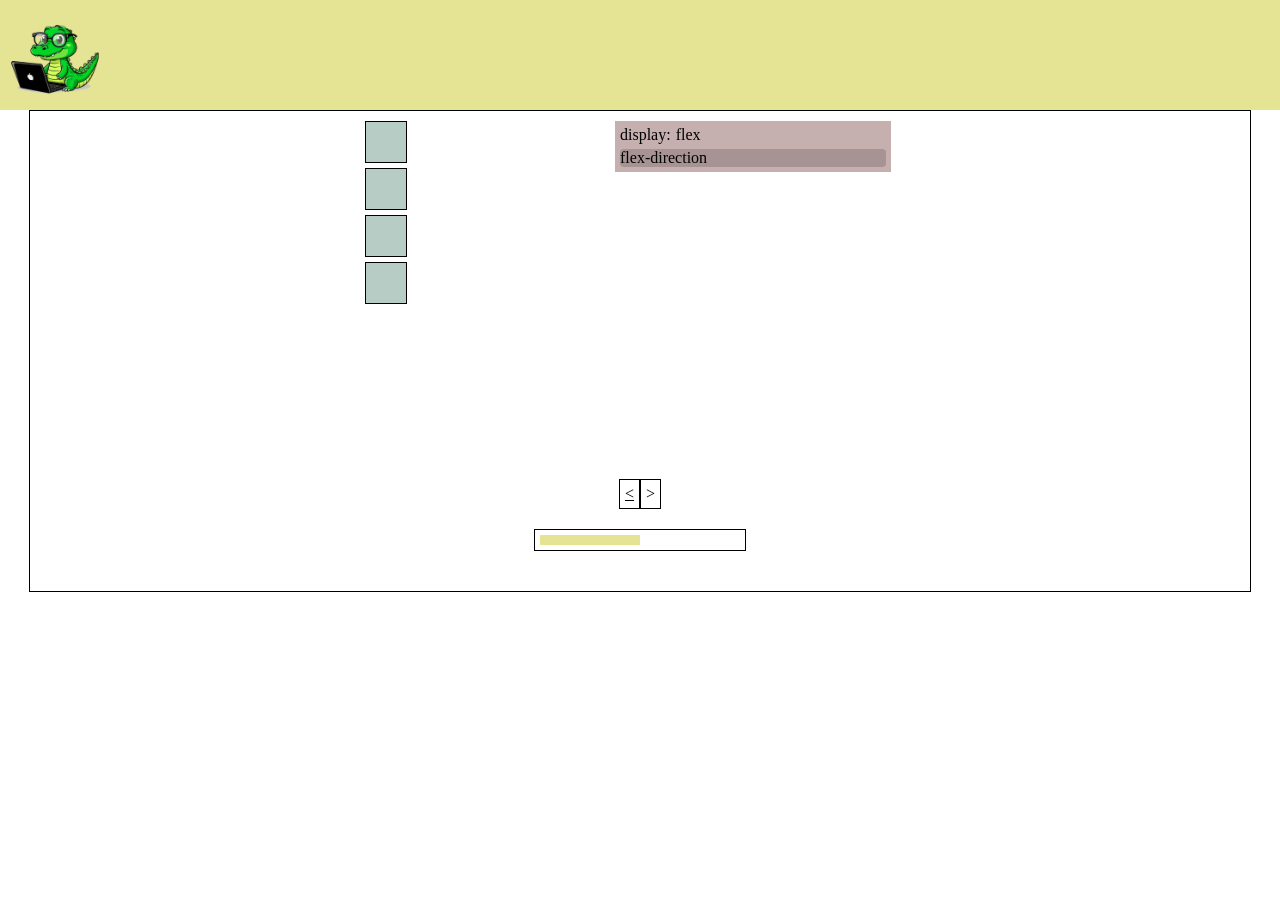
==== flex/2.html @ e0821cbb "2 commit" ====
<!DOCTYPE html>
<html lang="en">
<head>
    <meta charset="UTF-8">
    <meta name="viewport" content="width=device-width, initial-scale=1.0">
    <link rel="stylesheet" href="../style.css">
    <title>Document</title>
</head>
<body>
    <header class="">
        <img src="../croco.png" alt="">
    </header>
    <div class="container flex1">
        <div class="z1">
            <div class="z1__wrapper">
                <div class="z1__left">
                    <div class="sqs">
                        <div class="sq"></div>
                        <div class="sq"></div>
                        <div class="sq"></div>
                        <div class="sq"></div>
                    </div>
                </div>

                <div class="z1__right">

                    <div class="code">
                        <div class="code__row">
                            <p>display:</p>
                            <p>flex</p>
                        </div>
                        
                        <form id="form">

                        <label for="ask">
                            <p>flex-direction</p>
                            <input type="text" id="ask"></label>
                        
                    </form>
                    </div>
                    
                   
                </div>
            </div>
             <p class="message"></p>
        </div>

         <div class="progress-container"> 
            
               <div class="btns-nav-lessons">
                 <a href="./1.html" class="btn back"><</a>
            <a class="btn forward">></a>
               </div>
           

        <div class="progress">
            <div class="progress__line">
              <div class="progress_val"></div>
            </div>
        </div>
           </div>

       
    </div>


    <script>
        let progress = 2
        let countTrains = 4
        const progressVal = document.querySelector('.progress_val')
        progressVal.style.width = (progress/countTrains)*100 + `%` 
        console.log( progressVal.style.width)
        window.addEventListener('DOMContentLoaded', ()=>{
        const sqs = document.querySelector('.sqs')
        const form = document.getElementById('form')
        const input = document.querySelector('#form input[type="text"]')
        let inputValue = ''
        input?.addEventListener('input', (e)=>{
            inputValue = e.target.value
            
        })
        console.log(inputValue)
        
        const message = document.querySelector('.message')
        sqs.style.flexDirection = 'column'
        let sms = ''
        form.addEventListener('submit', (e)=>{
            e.preventDefault()
           
            
           
            if(inputValue === 'row'){
                message.innerText = 'true'
                sqs.style.flexDirection = 'row'
                progress = 2
            }else{
                
                 message.innerText = 'think again'
            }
        })
        })
       
    </script>
</body>
</html>
---- style.css ----
*{
    margin: 0;
    padding: 0;
}
header{
    display: flex;
    background-color: #e5e495;

}
header img{
    max-width: 110px;
    height: auto;
}
.container{
    max-width: 1200px;
    margin: 0 auto;
    padding: 10px;
}
.z1 {
    display: flex;
    flex-direction: column;
    gap: 10px;
}

.z1__wrapper { 
    display: flex;
    justify-content: center;
    align-items: flex-start;
    gap: 50px;
    width: 100%;
    max-width: 1200px; 
    margin: 0 auto; 
}

.sq {
    border: 1px solid black;
    width: 40px;
    height: 40px;
    background-color: rgb(183, 204, 197);
}

.sqs {
    display: flex;
    gap: 5px;
}

.z1__left {
    flex: 0 0 auto;
    max-width: 200px;
    width: 100%;
}

.z1__right {
    display: flex;
    gap: 20px;
    flex: 0 0 auto; 
    max-width: 300px;
    width: 100%;
}

.z1__right input {
    border: none;
    outline: none;
    width: 100%; 
    background-color: transparent;
}

label {
    display: flex;
    align-items: center;
    gap: 10px;
   
    background-color: #a79393;
    border-radius: 4px;
}

label p {
    white-space: nowrap;
    padding: 0;
    margin: 0; 
}

.code{
    display: flex;
    flex-direction: column;
    gap: 5px;
    background-color: #c6afaf;
    padding: 5px;
}
.code__row{
    display: flex;
    gap: 5px;
}
.message{
    color: #c6afaf;
    margin:0 auto;
    padding-left:35px ;
}
ul{
    list-style: none;

}
a{
    color: inherit;
}
.progress__line{
    width: 200px;
    height: 7px;
    border: 1px solid black;
}
.flex1{
    flex-direction: column;
    display: flex;
    align-items: center;
    border: 1px solid black;
    height: 50vh;
        padding-bottom: 20px;
}
.progress-container {
    margin-top: auto; 
    display: flex;
    flex-direction: column;
    align-items: center;
    width: 100%;
    gap: 20px; 
    margin-bottom: 20px;
}
 .progress{
    display: flex;
    align-items: flex-end;
    
}
.progress__line{

    padding: 5px;
    border: 1px solid black;
    max-width: 300px;
    height: 10px;

}
.progress_val{
    background-color: #e5e495;
    height: 100%;

} 
.btns-nav-lessons{
   display: flex;
    align-items: flex-end;
    
}
a.btn{
    padding: 5px;
    border: 1px solid black;
    
}
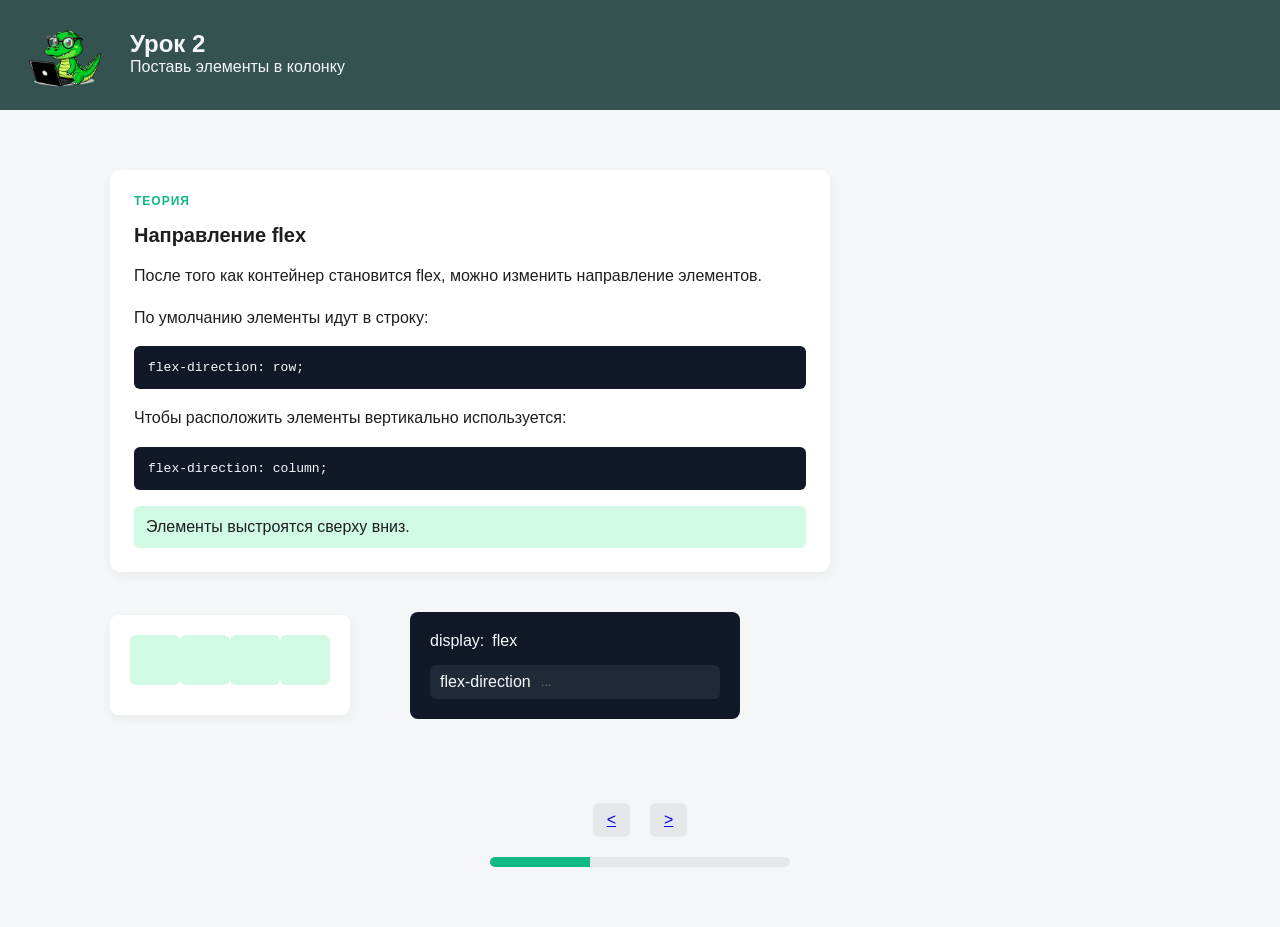
==== commit 7eb5f359: "новые задания" ====
--- a/flex/2.html
+++ b/flex/2.html
@@ -1,105 +1,135 @@
 <!DOCTYPE html>
 <html lang="en">
 <head>
-    <meta charset="UTF-8">
-    <meta name="viewport" content="width=device-width, initial-scale=1.0">
-    <link rel="stylesheet" href="../style.css">
-    <title>Document</title>
+<meta charset="UTF-8">
+<meta name="viewport" content="width=device-width, initial-scale=1.0">
+<link rel="stylesheet" href="../style.css">
+<title>Flex 2</title>
 </head>
 <body>
-    <header class="">
-        <img src="../croco.png" alt="">
-    </header>
-    <div class="container flex1">
-        <div class="z1">
-            <div class="z1__wrapper">
-                <div class="z1__left">
-                    <div class="sqs">
-                        <div class="sq"></div>
-                        <div class="sq"></div>
-                        <div class="sq"></div>
-                        <div class="sq"></div>
-                    </div>
-                </div>
 
-                <div class="z1__right">
+<header>
+<img src="../croco.png" alt="">
+<div class="desc">
+<h2>Урок 2</h2>
+<p>Поставь элементы в колонку</p>
+</div>
 
-                    <div class="code">
-                        <div class="code__row">
-                            <p>display:</p>
-                            <p>flex</p>
-                        </div>
-                        
-                        <form id="form">
+</header>
 
-                        <label for="ask">
-                            <p>flex-direction</p>
-                            <input type="text" id="ask"></label>
-                        
-                    </form>
-                    </div>
-                    
-                   
-                </div>
-            </div>
-             <p class="message"></p>
-        </div>
-
-         <div class="progress-container"> 
-            
-               <div class="btns-nav-lessons">
-                 <a href="./1.html" class="btn back"><</a>
-            <a class="btn forward">></a>
-               </div>
-           
-
-        <div class="progress">
-            <div class="progress__line">
-              <div class="progress_val"></div>
-            </div>
-        </div>
-           </div>
-
-       
-    </div>
+<div class="container flex1">
 
 
-    <script>
-        let progress = 2
-        let countTrains = 4
-        const progressVal = document.querySelector('.progress_val')
-        progressVal.style.width = (progress/countTrains)*100 + `%` 
-        console.log( progressVal.style.width)
-        window.addEventListener('DOMContentLoaded', ()=>{
-        const sqs = document.querySelector('.sqs')
-        const form = document.getElementById('form')
-        const input = document.querySelector('#form input[type="text"]')
-        let inputValue = ''
-        input?.addEventListener('input', (e)=>{
-            inputValue = e.target.value
-            
-        })
-        console.log(inputValue)
-        
-        const message = document.querySelector('.message')
-        sqs.style.flexDirection = 'column'
-        let sms = ''
-        form.addEventListener('submit', (e)=>{
-            e.preventDefault()
-           
-            
-           
-            if(inputValue === 'row'){
-                message.innerText = 'true'
-                sqs.style.flexDirection = 'row'
-                progress = 2
-            }else{
-                
-                 message.innerText = 'think again'
-            }
-        })
-        })
-       
-    </script>
+<div class="theory">
+
+<div class="theory__badge">Теория</div>
+
+<div class="theory__title">
+Направление flex
+</div>
+
+<p>
+После того как контейнер становится flex, можно изменить направление элементов.
+</p>
+
+<p>
+По умолчанию элементы идут в строку:
+</p>
+
+<div class="code-block">
+flex-direction: row;
+</div>
+
+<p>
+Чтобы расположить элементы вертикально используется:
+</p>
+
+<div class="code-block">
+flex-direction: column;
+</div>
+
+<div class="result">
+Элементы выстроятся сверху вниз.
+</div>
+
+</div>
+
+<div class="z1">
+
+<div class="z1__wrapper">
+
+<div class="z1__left">
+
+<div class="sqs" style="display:flex">
+
+<div class="sq"></div>
+<div class="sq"></div>
+<div class="sq"></div>
+<div class="sq"></div>
+
+</div>
+
+</div>
+
+<div class="z1__right">
+
+<div class="code">
+
+<div class="code__row">
+<p>display:</p>
+<p>flex</p>
+</div>
+
+<form id="form">
+
+<label>
+<p>flex-direction</p>
+<input type="text" placeholder="...">
+</label>
+
+</form>
+
+</div>
+
+</div>
+
+</div>
+
+<p class="message"></p>
+
+</div>
+
+<div class="progress-container">
+
+<div class="btns-nav-lessons">
+<a class="btn back" href="./1.html"><</a>
+<a class="btn forward" href="./3.html">></a>
+</div>
+
+<div class="progress">
+<div class="progress__line">
+<div class="progress_val"></div>
+</div>
+</div>
+
+</div>
+
+</div>
+
+<script src="../script.js"></script>
+
+<script>
+
+
+trainer({
+answer:'column',
+lessonNumber:2,
+apply:(sqs)=>{
+sqs.style.flexDirection='column'
+}
+})
+
+</script>
+
 </body>
 </html>
--- a/style.css
+++ b/style.css
@@ -1,155 +1,217 @@
+:root{
+    --bg-main:#f4f6f8;
+    --text-main:#1e1e1e;
+
+    --header-bg:#345350;
+
+    --card-bg:#ffffff;
+    --code-bg:#111827;
+    --code-secondary:#1f2937;
+
+    --accent:#10b981;
+    --accent-soft:#d1fae5;
+
+    --error:#ef4444;
+
+    --border-light:#e5e7eb;
+    --hover-light:#d1d5db;
+
+    --shadow-soft:0 4px 12px rgba(0,0,0,0.05);
+}
+
 *{
-    margin: 0;
-    padding: 0;
-}
+    margin:0;
+    padding:0;
+    box-sizing:border-box;
+    font-family:Arial,sans-serif;
+}
+
+body{
+    background:var(--bg-main);
+    color:var(--text-main);
+}
+
 header{
-    display: flex;
-    background-color: #e5e495;
-
-}
+    display:flex;
+    align-items:center;
+    padding:10px 20px;
+    background:var(--header-bg);
+}
+
 header img{
-    max-width: 110px;
-    height: auto;
-}
+    max-width:90px;
+}
+
 .container{
-    max-width: 1200px;
-    margin: 0 auto;
-    padding: 10px;
-}
-.z1 {
-    display: flex;
-    flex-direction: column;
-    gap: 10px;
-}
-
-.z1__wrapper { 
-    display: flex;
-    justify-content: center;
-    align-items: flex-start;
-    gap: 50px;
-    width: 100%;
-    max-width: 1200px; 
-    margin: 0 auto; 
-}
-
-.sq {
-    border: 1px solid black;
-    width: 40px;
-    height: 40px;
-    background-color: rgb(183, 204, 197);
-}
-
-.sqs {
-    display: flex;
-    gap: 5px;
-}
-
-.z1__left {
-    flex: 0 0 auto;
-    max-width: 200px;
-    width: 100%;
-}
-
-.z1__right {
-    display: flex;
-    gap: 20px;
-    flex: 0 0 auto; 
-    max-width: 300px;
-    width: 100%;
-}
-
-.z1__right input {
-    border: none;
-    outline: none;
-    width: 100%; 
-    background-color: transparent;
-}
-
-label {
-    display: flex;
+    max-width:1100px;
+    margin:40px auto;
+    padding:20px;
+}
+
+.flex1{
+    display:flex;
+    flex-direction:column;
+    /* align-items:center; */
+    gap:40px;
+}
+
+.desc{
+    color: var(--bg-main);
+    padding: 20px;
+    align-self:flex-start;
+}
+
+.theory{
+    width:100%;
+    max-width:720px;
+    background:var(--card-bg);
+    border-radius:10px;
+    padding:24px;
+    box-shadow:var(--shadow-soft);
+    display:flex;
+    flex-direction:column;
+    gap:16px;
+}
+
+.theory__badge{
+    font-size:12px;
+    text-transform:uppercase;
+    font-weight:700;
+    letter-spacing:1px;
+    color:var(--accent);
+}
+
+.theory__title{
+    font-size:20px;
+    font-weight:600;
+}
+
+.theory p{
+    line-height:1.6;
+}
+
+.code-block{
+    background:var(--code-bg);
+    color:#f9fafb;
+    padding:14px;
+    border-radius:6px;
+    font-family:monospace;
+   
+}
+
+.result{
+    background:var(--accent-soft);
+    padding:12px;
+    border-radius:6px;
+}
+
+.z1{
+    display:flex;
+    flex-direction:column;
+    gap:20px;
+}
+
+.z1__wrapper{
+    display:flex;
+    gap:60px;
     align-items: center;
-    gap: 10px;
-   
-    background-color: #a79393;
-    border-radius: 4px;
-}
-
-label p {
-    white-space: nowrap;
-    padding: 0;
-    margin: 0; 
+    /* align-items:flex-start; */
+}
+
+.sqs{
+    padding:20px;
+    background:var(--card-bg);
+    border-radius:8px;
+    box-shadow:var(--shadow-soft);
+}
+
+.sq{
+    width:50px;
+    height:50px;
+    background:var(--accent-soft);
+    border-radius:6px;
+    margin-bottom:10px;
 }
 
 .code{
-    display: flex;
-    flex-direction: column;
-    gap: 5px;
-    background-color: #c6afaf;
-    padding: 5px;
-}
+    display:flex;
+    flex-direction:column;
+    gap:15px;
+    background:var(--code-bg);
+    padding:20px;
+    border-radius:8px;
+    color:#f9fafb;
+}
+
 .code__row{
-    display: flex;
-    gap: 5px;
-}
+    display:flex;
+    gap:8px;
+}
+
+label{
+    display:flex;
+    justify-content:space-between;
+    gap:10px;
+    background:var(--code-secondary);
+    padding:8px 10px;
+    border-radius:6px;
+}
+
+input{
+    border:none;
+    outline:none;
+    background:transparent;
+    color:var(--accent);
+}
+
 .message{
-    color: #c6afaf;
-    margin:0 auto;
-    padding-left:35px ;
-}
-ul{
-    list-style: none;
-
-}
-a{
-    color: inherit;
-}
+    min-height:24px;
+    font-weight:500;
+}
+
+.success{
+    color:var(--accent);
+}
+
+.error{
+    color:var(--error);
+}
+
+.progress-container{
+    display:flex;
+    flex-direction:column;
+    align-items:center;
+    gap:20px;
+}
+
+.btns-nav-lessons{
+    display:flex;
+    gap:20px;
+}
+
+a.btn{
+    padding:8px 14px;
+    border-radius:6px;
+    background:var(--border-light);
+}
+
+a.btn:hover{
+    background:var(--hover-light);
+}
+
+.progress{
+    width:300px;
+}
+
 .progress__line{
-    width: 200px;
-    height: 7px;
-    border: 1px solid black;
-}
-.flex1{
-    flex-direction: column;
-    display: flex;
-    align-items: center;
-    border: 1px solid black;
-    height: 50vh;
-        padding-bottom: 20px;
-}
-.progress-container {
-    margin-top: auto; 
-    display: flex;
-    flex-direction: column;
-    align-items: center;
-    width: 100%;
-    gap: 20px; 
-    margin-bottom: 20px;
-}
- .progress{
-    display: flex;
-    align-items: flex-end;
-    
-}
-.progress__line{
-
-    padding: 5px;
-    border: 1px solid black;
-    max-width: 300px;
-    height: 10px;
-
-}
+    height:10px;
+    background:var(--border-light);
+    border-radius:20px;
+    overflow:hidden;
+}
+
 .progress_val{
-    background-color: #e5e495;
-    height: 100%;
-
-} 
-.btns-nav-lessons{
-   display: flex;
-    align-items: flex-end;
-    
-}
-a.btn{
-    padding: 5px;
-    border: 1px solid black;
-    
+    height:100%;
+    background:var(--accent);
+    width:0;
 }
